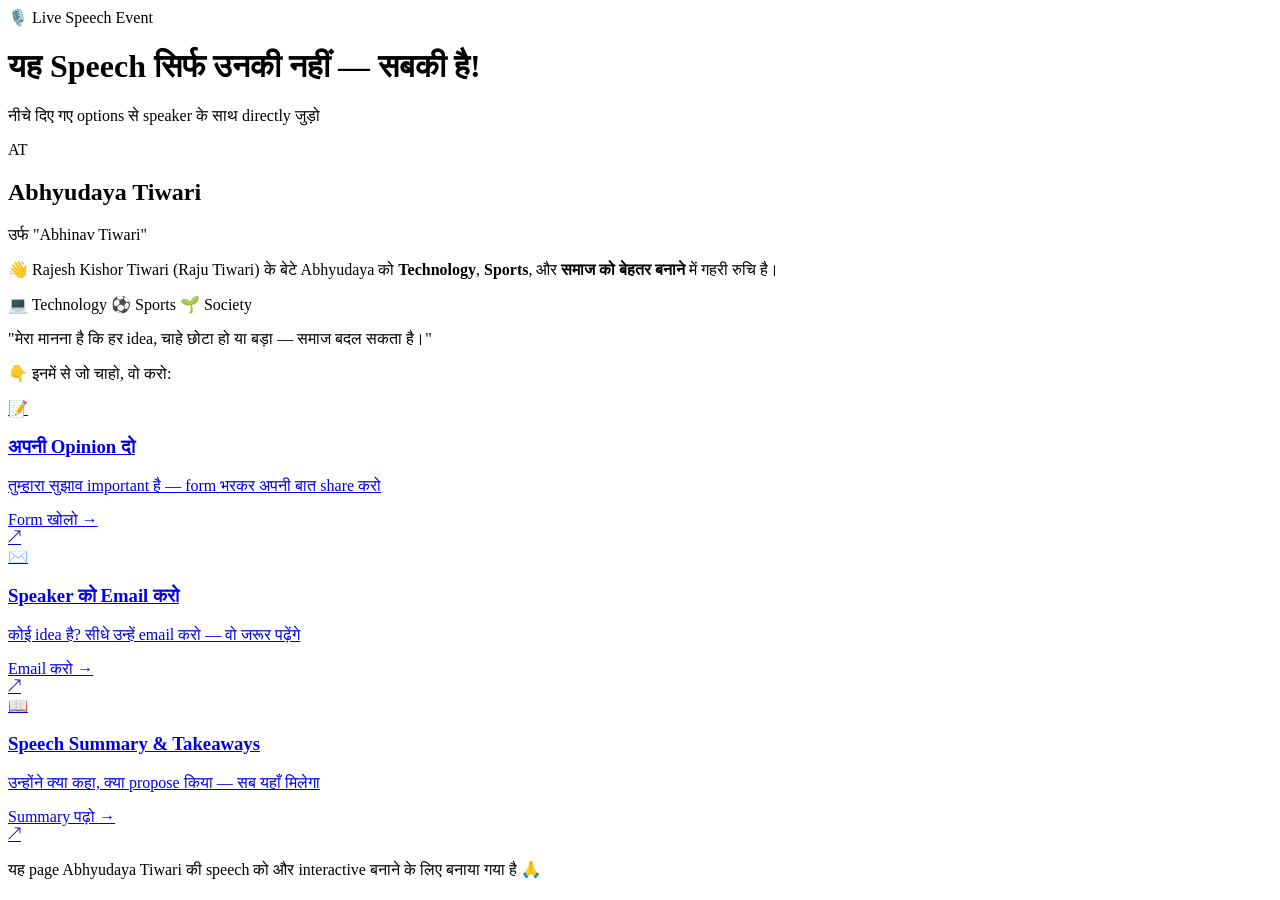
==== index.html @ c26bf46e "Add files via upload" ====
<!DOCTYPE html>
<html lang="hi">
<head>
  <meta charset="UTF-8" />
  <meta name="viewport" content="width=device-width, initial-scale=1.0" />
  <title>Abhyudaya Tiwari — Speaker Page</title>
  <link rel="preconnect" href="https://fonts.googleapis.com" />
  <link rel="preconnect" href="https://fonts.gstatic.com" crossorigin />
  <link href="https://fonts.googleapis.com/css2?family=Noto+Sans+Devanagari:wght@400;500;600;700&family=Inter:wght@400;500;600;700&display=swap" rel="stylesheet" />
  <link rel="stylesheet" href="css/style.css" />
</head>
<body>

  <!-- ===== HEADER ===== -->
  <header class="site-header">
    <div class="header-inner">
      <div class="header-badge">🎙️ Live Speech Event</div>
      <h1 class="header-title">यह Speech सिर्फ उनकी नहीं — <span class="highlight">सबकी है!</span></h1>
      <p class="header-sub">नीचे दिए गए options से speaker के साथ directly जुड़ो</p>
    </div>
  </header>

  <!-- ===== MAIN CONTENT ===== -->
  <main class="main-container">

    <!-- LEFT: Speaker Card -->
    <aside class="speaker-card">
      <div class="speaker-image-wrap">
        <!-- Placeholder avatar using initials if image not available -->
        <div class="speaker-avatar" id="speakerAvatar">
          <span>AT</span>
        </div>
        <!-- Uncomment below when actual image is available -->
        <!-- <img src="images/speaker.jpg" alt="Abhyudaya Tiwari" class="speaker-img" id="speakerImg" /> -->
      </div>

      <div class="speaker-info">
        <h2 class="speaker-name">Abhyudaya Tiwari</h2>
        <p class="speaker-aka">उर्फ "Abhinav Tiwari"</p>

        <div class="speaker-divider"></div>

        <p class="speaker-intro">
          👋 Rajesh Kishor Tiwari (Raju Tiwari) के बेटे Abhyudaya को <strong>Technology</strong>, <strong>Sports</strong>, और <strong>समाज को बेहतर बनाने</strong> में गहरी रुचि है।
        </p>

        <div class="speaker-tags">
          <span class="tag tag-tech">💻 Technology</span>
          <span class="tag tag-sports">⚽ Sports</span>
          <span class="tag tag-society">🌱 Society</span>
        </div>

        <div class="speaker-divider"></div>

        <p class="speaker-quote">
          "मेरा मानना है कि हर idea, चाहे छोटा हो या बड़ा — समाज बदल सकता है।"
        </p>
      </div>
    </aside>

    <!-- RIGHT: Action Cards -->
    <section class="actions-section">

      <p class="actions-heading">👇 इनमें से जो चाहो, वो करो:</p>

      <!-- Action 1: Google Form -->
      <a href="https://forms.gle/YOUR_FORM_LINK_HERE" target="_blank" class="action-card action-form">
        <div class="action-icon">📝</div>
        <div class="action-content">
          <h3 class="action-title">अपनी Opinion दो</h3>
          <p class="action-desc">तुम्हारा सुझाव important है — form भरकर अपनी बात share करो</p>
          <span class="action-cta">Form खोलो →</span>
        </div>
        <div class="action-arrow">↗</div>
      </a>

      <!-- Action 2: Email -->
      <a href="mailto:abhyudaya.tiwari@email.com?subject=Idea%20%2F%20Message%20for%20Speaker&body=Namaste%20Abhyudaya%20ji%2C%0A%0AMain%20aapko%20yeh%20idea%20share%20karna%20chahta%20hoon%3A%0A" class="action-card action-email">
        <div class="action-icon">✉️</div>
        <div class="action-content">
          <h3 class="action-title">Speaker को Email करो</h3>
          <p class="action-desc">कोई idea है? सीधे उन्हें email करो — वो जरूर पढ़ेंगे</p>
          <span class="action-cta">Email करो →</span>
        </div>
        <div class="action-arrow">↗</div>
      </a>

      <!-- Action 3: Speech Summary -->
      <a href="summary.html" class="action-card action-summary">
        <div class="action-icon">📖</div>
        <div class="action-content">
          <h3 class="action-title">Speech Summary & Takeaways</h3>
          <p class="action-desc">उन्होंने क्या कहा, क्या propose किया — सब यहाँ मिलेगा</p>
          <span class="action-cta">Summary पढ़ो →</span>
        </div>
        <div class="action-arrow">↗</div>
      </a>

    </section>

  </main>

  <!-- ===== FOOTER ===== -->
  <footer class="site-footer">
    <p>यह page Abhyudaya Tiwari की speech को और interactive बनाने के लिए बनाया गया है 🙏</p>
  </footer>

  <script src="js/script.js"></script>
</body>
</html>
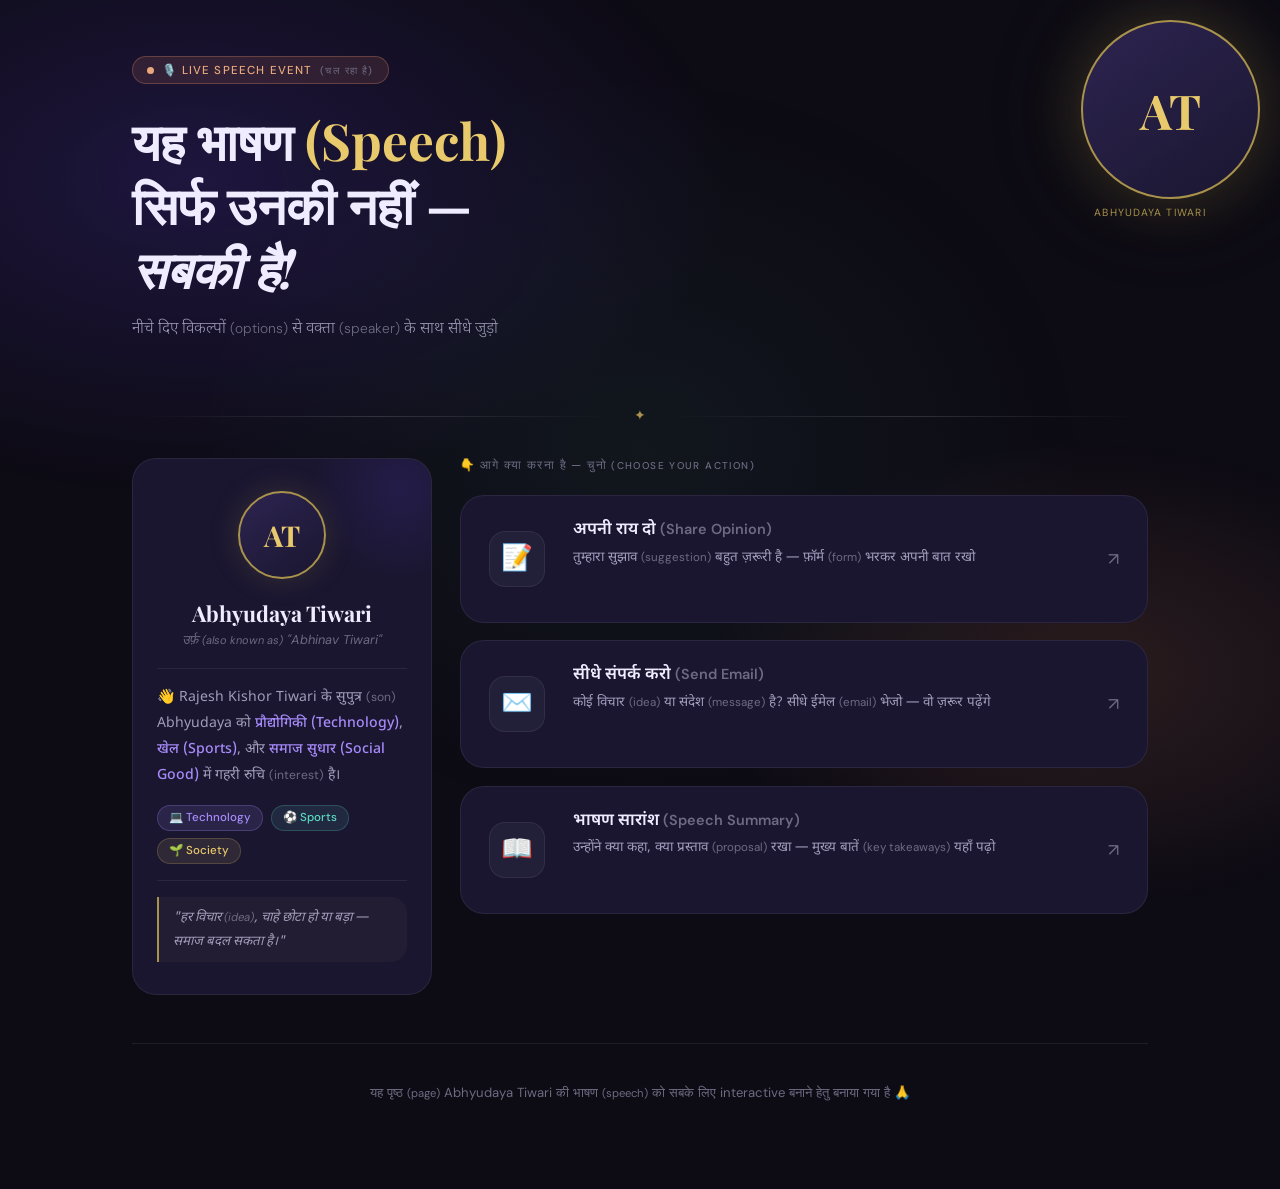
==== commit aa40f425: "Update index.html" ====
--- a/index.html
+++ b/index.html
@@ -3,108 +3,256 @@
 <head>
   <meta charset="UTF-8" />
   <meta name="viewport" content="width=device-width, initial-scale=1.0" />
-  <title>Abhyudaya Tiwari — Speaker Page</title>
+  <title>Abhyudaya Tiwari — Speaker</title>
   <link rel="preconnect" href="https://fonts.googleapis.com" />
   <link rel="preconnect" href="https://fonts.gstatic.com" crossorigin />
-  <link href="https://fonts.googleapis.com/css2?family=Noto+Sans+Devanagari:wght@400;500;600;700&family=Inter:wght@400;500;600;700&display=swap" rel="stylesheet" />
-  <link rel="stylesheet" href="css/style.css" />
+  <link href="https://fonts.googleapis.com/css2?family=Noto+Sans+Devanagari:wght@300;400;500;600;700&family=Playfair+Display:ital,wght@0,700;1,600&family=DM+Sans:wght@300;400;500;600&display=swap" rel="stylesheet" />
+  <style>
+    *, *::before, *::after { box-sizing: border-box; margin: 0; padding: 0; }
+    :root {
+      --ink: #0d0b14; --deep: #13101f; --card-bg: #1a1630; --card-alt: #1f1b35;
+      --border: rgba(255,255,255,0.07); --border-hi: rgba(255,255,255,0.14);
+      --gold: #e8c96b; --gold-dim: #a8924c;
+      --rose: #e87c8d; --teal: #5dd9c4; --violet: #a78bfa;
+      --text-1: #f0ecff; --text-2: #a09cba; --text-3: #6d6a82;
+      --r-lg: 16px; --r-xl: 24px;
+    }
+    html { font-size: 16px; scroll-behavior: smooth; }
+    body {
+      font-family: 'Noto Sans Devanagari', 'DM Sans', sans-serif;
+      background-color: var(--ink); color: var(--text-1);
+      min-height: 100vh; overflow-x: hidden;
+    }
+    body::before {
+      content: ''; position: fixed; inset: 0;
+      background:
+        radial-gradient(ellipse 60% 50% at 15% 20%, rgba(92,63,214,0.22) 0%, transparent 70%),
+        radial-gradient(ellipse 45% 40% at 85% 75%, rgba(232,140,100,0.14) 0%, transparent 65%),
+        radial-gradient(ellipse 50% 60% at 50% 50%, rgba(93,217,196,0.06) 0%, transparent 70%);
+      pointer-events: none; z-index: 0;
+    }
+    .speaker-corner {
+      position: fixed; top: 0; right: 0;
+      width: clamp(140px, 20vw, 240px); z-index: 10; pointer-events: none;
+      animation: fade-up 0.6s ease both 0.3s;
+    }
+    .speaker-corner-monogram {
+      width: clamp(90px, 14vw, 180px); height: clamp(90px, 14vw, 180px);
+      border-radius: 50%;
+      background: linear-gradient(145deg, #2d2450 0%, #1a1630 100%);
+      border: 2px solid var(--gold-dim);
+      display: flex; align-items: center; justify-content: center;
+      margin: 1.25rem 1.25rem 0 auto;
+      font-family: 'Playfair Display', serif;
+      font-size: clamp(1.8rem, 4vw, 3rem); font-weight: 700; color: var(--gold);
+      box-shadow: 0 0 60px rgba(168,146,76,0.25), 0 0 120px rgba(168,146,76,0.1);
+      animation: pulse-glow 4s ease-in-out infinite;
+    }
+    @keyframes pulse-glow {
+      0%,100% { box-shadow: 0 0 60px rgba(168,146,76,0.25), 0 0 120px rgba(168,146,76,0.1); }
+      50%      { box-shadow: 0 0 80px rgba(168,146,76,0.4),  0 0 160px rgba(168,146,76,0.18); }
+    }
+    .speaker-corner-name {
+      text-align: center; font-size: 0.65rem; font-family: 'DM Sans', sans-serif;
+      letter-spacing: 0.12em; text-transform: uppercase; color: var(--gold-dim);
+      margin-top: 0.4rem; margin-right: 1.25rem;
+    }
+    .page-wrapper { position: relative; z-index: 1; max-width: 1080px; margin: 0 auto; padding: 0 2rem 4rem; }
+    .site-header { padding: 3.5rem 0 2rem; padding-right: clamp(150px, 22vw, 270px); }
+    .live-pill {
+      display: inline-flex; align-items: center; gap: 0.5rem;
+      background: rgba(232,140,100,0.12); border: 1px solid rgba(232,140,100,0.3); color: #e8a87c;
+      font-size: 0.72rem; font-family: 'DM Sans', sans-serif; font-weight: 500;
+      letter-spacing: 0.1em; text-transform: uppercase;
+      padding: 0.35rem 0.9rem; border-radius: 999px; margin-bottom: 1.5rem;
+    }
+    .live-dot { width: 7px; height: 7px; background: #e8a87c; border-radius: 50%; animation: blink 1.4s ease-in-out infinite; }
+    @keyframes blink { 0%,100%{opacity:1} 50%{opacity:0.2} }
+    .header-title {
+      font-family: 'Playfair Display', serif; font-size: clamp(2rem, 5vw, 3.2rem);
+      font-weight: 700; line-height: 1.25; color: var(--text-1); margin-bottom: 1rem;
+    }
+    .header-title .gold { color: var(--gold); }
+    .header-sub { font-size: 1rem; color: var(--text-2); font-weight: 300; max-width: 480px; line-height: 1.7; }
+    .en { font-family: 'DM Sans', sans-serif; font-size: 0.86em; color: var(--text-3); }
+    .fancy-divider { display: flex; align-items: center; gap: 1rem; margin: 2rem 0; }
+    .fancy-divider::before,.fancy-divider::after { content:''; flex:1; height:1px; background: linear-gradient(90deg,transparent,var(--border-hi),transparent); }
+    .fancy-divider-icon { color: var(--gold-dim); font-size: 0.9rem; }
+    .main-grid { display: grid; grid-template-columns: 300px 1fr; gap: 1.75rem; align-items: start; }
+    .speaker-card {
+      background: var(--card-bg); border: 1px solid var(--border); border-radius: var(--r-xl);
+      padding: 2rem 1.5rem; position: sticky; top: 1.5rem; overflow: hidden;
+      animation: fade-up 0.55s ease both 0.1s;
+    }
+    .speaker-card::after {
+      content:''; position:absolute; top:-60px; right:-60px; width:180px; height:180px;
+      background:radial-gradient(circle,rgba(92,63,214,0.15) 0%,transparent 70%); pointer-events:none;
+    }
+    .speaker-avatar {
+      width: 88px; height: 88px; border-radius: 50%;
+      background: linear-gradient(145deg,#2d2450,#1a1630); border: 2px solid var(--gold-dim);
+      display: flex; align-items: center; justify-content: center;
+      font-family: 'Playfair Display', serif; font-size: 1.8rem; font-weight: 700; color: var(--gold);
+      margin: 0 auto 1.25rem; box-shadow: 0 0 30px rgba(168,146,76,0.2);
+    }
+    .speaker-img { width:88px; height:88px; border-radius:50%; object-fit:cover; border:2px solid var(--gold-dim); display:block; margin:0 auto 1.25rem; }
+    .speaker-name { font-family:'Playfair Display',serif; font-size:1.35rem; font-weight:700; color:var(--text-1); text-align:center; margin-bottom:0.2rem; }
+    .speaker-aka { text-align:center; font-size:0.8rem; color:var(--text-3); font-style:italic; font-family:'DM Sans',sans-serif; margin-bottom:1.25rem; }
+    .card-divider { height:1px; background:var(--border); margin:1rem 0; }
+    .speaker-intro { font-size:0.88rem; color:var(--text-2); line-height:1.85; }
+    .speaker-intro strong { color:var(--violet); font-weight:500; }
+    .tag-row { display:flex; flex-wrap:wrap; gap:0.45rem; margin:1rem 0; }
+    .tag { font-size:0.72rem; font-family:'DM Sans',sans-serif; font-weight:500; padding:0.28rem 0.7rem; border-radius:999px; border:1px solid transparent; }
+    .tag-tech    { background:rgba(167,139,250,0.12); color:var(--violet); border-color:rgba(167,139,250,0.25); }
+    .tag-sports  { background:rgba(93,217,196,0.1);  color:var(--teal);   border-color:rgba(93,217,196,0.22); }
+    .tag-society { background:rgba(232,201,107,0.1); color:var(--gold);   border-color:rgba(232,201,107,0.2); }
+    .speaker-quote { font-size:0.83rem; color:var(--text-2); font-style:italic; line-height:1.75; border-left:2px solid var(--gold-dim); padding:0.6rem 0.9rem; background:rgba(232,201,107,0.04); border-radius:0 var(--r-lg) var(--r-lg) 0; }
+    .actions-col { display:flex; flex-direction:column; gap:1.1rem; }
+    .actions-label { font-size:0.72rem; font-family:'DM Sans',sans-serif; font-weight:500; letter-spacing:0.12em; text-transform:uppercase; color:var(--text-3); margin-bottom:0.25rem; }
+    .action-card {
+      display:grid; grid-template-columns:64px 1fr auto; align-items:center; gap:1.25rem;
+      background:var(--card-bg); border:1px solid var(--border); border-radius:var(--r-xl);
+      padding:1.5rem 1.75rem; text-decoration:none; color:inherit;
+      position:relative; overflow:hidden;
+      transition: transform 0.25s ease, border-color 0.25s ease, background 0.25s ease;
+    }
+    .action-card::before { content:''; position:absolute; inset:0; opacity:0; transition:opacity 0.3s ease; border-radius:var(--r-xl); }
+    .action-card::after { content:''; position:absolute; left:0; top:20%; bottom:20%; width:3px; border-radius:0 4px 4px 0; opacity:0; transition:opacity 0.25s ease, top 0.25s ease, bottom 0.25s ease; }
+    .action-card:hover { transform:translateY(-3px); background:var(--card-alt); }
+    .action-card:hover::before { opacity:1; }
+    .action-card:hover::after { opacity:1; top:15%; bottom:15%; }
+    .ac-form  { --accent:#5dd9c4; }
+    .ac-email { --accent:#a78bfa; }
+    .ac-sum   { --accent:#e8c96b; }
+    .ac-form::before  { background:radial-gradient(ellipse at 0% 50%,rgba(93,217,196,0.08) 0%,transparent 60%); }
+    .ac-email::before { background:radial-gradient(ellipse at 0% 50%,rgba(167,139,250,0.08) 0%,transparent 60%); }
+    .ac-sum::before   { background:radial-gradient(ellipse at 0% 50%,rgba(232,201,107,0.08) 0%,transparent 60%); }
+    .ac-form::after  { background:var(--teal); }
+    .ac-email::after { background:var(--violet); }
+    .ac-sum::after   { background:var(--gold); }
+    .action-card:hover { border-color:var(--accent); }
+    .action-icon-box {
+      width:56px; height:56px; border-radius:var(--r-lg);
+      background:rgba(255,255,255,0.04); border:1px solid var(--border);
+      display:flex; align-items:center; justify-content:center; font-size:1.6rem;
+      transition: background 0.25s, border-color 0.25s, transform 0.25s; flex-shrink:0;
+    }
+    .ac-form:hover  .action-icon-box { background:rgba(93,217,196,0.1);  border-color:var(--teal);   transform:scale(1.06); }
+    .ac-email:hover .action-icon-box { background:rgba(167,139,250,0.1); border-color:var(--violet); transform:scale(1.06); }
+    .ac-sum:hover   .action-icon-box { background:rgba(232,201,107,0.1); border-color:var(--gold);   transform:scale(1.06); }
+    .action-title { font-size:1.05rem; font-weight:600; color:var(--text-1); margin-bottom:0.3rem; line-height:1.3; }
+    .action-desc { font-size:0.84rem; color:var(--text-2); line-height:1.65; margin-bottom:0.5rem; }
+    .action-cta { font-size:0.75rem; font-family:'DM Sans',sans-serif; font-weight:600; letter-spacing:0.04em; color:var(--accent); text-transform:uppercase; opacity:0; transform:translateX(-4px); transition:opacity 0.25s, transform 0.25s; display:inline-block; }
+    .action-card:hover .action-cta { opacity:1; transform:translateX(0); }
+    .action-chevron { font-size:1.1rem; color:var(--text-3); transition:color 0.25s, transform 0.25s; font-family:'DM Sans',sans-serif; flex-shrink:0; }
+    .action-card:hover .action-chevron { color:var(--accent); transform:translate(3px,-3px); }
+    .site-footer { text-align:center; padding:2.5rem 0 1.5rem; color:var(--text-3); font-size:0.82rem; font-family:'DM Sans',sans-serif; border-top:1px solid var(--border); margin-top:3rem; }
+    @keyframes fade-up { from{opacity:0;transform:translateY(22px)} to{opacity:1;transform:translateY(0)} }
+    .live-pill    { animation: fade-up 0.45s ease both 0.05s; }
+    .header-title { animation: fade-up 0.55s ease both 0.1s; }
+    .header-sub   { animation: fade-up 0.55s ease both 0.18s; }
+    .action-card:nth-child(2) { animation: fade-up 0.55s ease both 0.15s; }
+    .action-card:nth-child(3) { animation: fade-up 0.55s ease both 0.25s; }
+    .action-card:nth-child(4) { animation: fade-up 0.55s ease both 0.35s; }
+    @media(max-width:760px){
+      .speaker-corner{display:none} .site-header{padding-right:0;padding-top:2.5rem}
+      .page-wrapper{padding:0 1.25rem 3rem} .main-grid{grid-template-columns:1fr}
+      .speaker-card{position:static} .action-card{grid-template-columns:52px 1fr auto;padding:1.25rem;gap:1rem}
+      .action-icon-box{width:48px;height:48px;font-size:1.3rem} .action-title{font-size:0.95rem}
+    }
+  </style>
 </head>
 <body>
 
-  <!-- ===== HEADER ===== -->
-  <header class="site-header">
-    <div class="header-inner">
-      <div class="header-badge">🎙️ Live Speech Event</div>
-      <h1 class="header-title">यह Speech सिर्फ उनकी नहीं — <span class="highlight">सबकी है!</span></h1>
-      <p class="header-sub">नीचे दिए गए options से speaker के साथ directly जुड़ो</p>
-    </div>
-  </header>
-
-  <!-- ===== MAIN CONTENT ===== -->
-  <main class="main-container">
-
-    <!-- LEFT: Speaker Card -->
-    <aside class="speaker-card">
-      <div class="speaker-image-wrap">
-        <!-- Placeholder avatar using initials if image not available -->
-        <div class="speaker-avatar" id="speakerAvatar">
-          <span>AT</span>
-        </div>
-        <!-- Uncomment below when actual image is available -->
-        <!-- <img src="images/speaker.jpg" alt="Abhyudaya Tiwari" class="speaker-img" id="speakerImg" /> -->
+  <div class="speaker-corner">
+    <div class="speaker-corner-monogram">AT</div>
+    <p class="speaker-corner-name">Abhyudaya Tiwari</p>
+  </div>
+
+  <div class="page-wrapper">
+
+    <header class="site-header">
+      <div class="live-pill">
+        <span class="live-dot"></span>
+        🎙️ Live Speech Event <span class="en">(चल रहा है)</span>
       </div>
-
-      <div class="speaker-info">
+      <h1 class="header-title">
+        यह भाषण <span class="gold">(Speech)</span><br>
+        सिर्फ उनकी नहीं —<br>
+        <em>सबकी है!</em>
+      </h1>
+      <p class="header-sub">
+        नीचे दिए विकल्पों <span class="en">(options)</span> से वक्ता <span class="en">(speaker)</span> के साथ सीधे जुड़ो
+      </p>
+    </header>
+
+    <div class="fancy-divider"><span class="fancy-divider-icon">✦</span></div>
+
+    <div class="main-grid">
+
+      <aside class="speaker-card">
+        <div class="speaker-avatar">AT</div>
         <h2 class="speaker-name">Abhyudaya Tiwari</h2>
-        <p class="speaker-aka">उर्फ "Abhinav Tiwari"</p>
-
-        <div class="speaker-divider"></div>
-
+        <p class="speaker-aka">उर्फ़ <span class="en">(also known as)</span> "Abhinav Tiwari"</p>
+        <div class="card-divider"></div>
         <p class="speaker-intro">
-          👋 Rajesh Kishor Tiwari (Raju Tiwari) के बेटे Abhyudaya को <strong>Technology</strong>, <strong>Sports</strong>, और <strong>समाज को बेहतर बनाने</strong> में गहरी रुचि है।
+          👋 Rajesh Kishor Tiwari के सुपुत्र <span class="en">(son)</span> Abhyudaya को
+          <strong>प्रौद्योगिकी (Technology)</strong>,
+          <strong>खेल (Sports)</strong>, और
+          <strong>समाज सुधार (Social Good)</strong>
+          में गहरी रुचि <span class="en">(interest)</span> है।
         </p>
-
-        <div class="speaker-tags">
+        <div class="tag-row">
           <span class="tag tag-tech">💻 Technology</span>
           <span class="tag tag-sports">⚽ Sports</span>
           <span class="tag tag-society">🌱 Society</span>
         </div>
-
-        <div class="speaker-divider"></div>
-
+        <div class="card-divider"></div>
         <p class="speaker-quote">
-          "मेरा मानना है कि हर idea, चाहे छोटा हो या बड़ा — समाज बदल सकता है।"
+          "हर विचार <span class="en">(idea)</span>, चाहे छोटा हो या बड़ा — समाज बदल सकता है।"
         </p>
-      </div>
-    </aside>
-
-    <!-- RIGHT: Action Cards -->
-    <section class="actions-section">
-
-      <p class="actions-heading">👇 इनमें से जो चाहो, वो करो:</p>
-
-      <!-- Action 1: Google Form -->
-      <a href="https://forms.gle/YOUR_FORM_LINK_HERE" target="_blank" class="action-card action-form">
-        <div class="action-icon">📝</div>
-        <div class="action-content">
-          <h3 class="action-title">अपनी Opinion दो</h3>
-          <p class="action-desc">तुम्हारा सुझाव important है — form भरकर अपनी बात share करो</p>
-          <span class="action-cta">Form खोलो →</span>
-        </div>
-        <div class="action-arrow">↗</div>
-      </a>
-
-      <!-- Action 2: Email -->
-      <a href="mailto:abhyudaya.tiwari@email.com?subject=Idea%20%2F%20Message%20for%20Speaker&body=Namaste%20Abhyudaya%20ji%2C%0A%0AMain%20aapko%20yeh%20idea%20share%20karna%20chahta%20hoon%3A%0A" class="action-card action-email">
-        <div class="action-icon">✉️</div>
-        <div class="action-content">
-          <h3 class="action-title">Speaker को Email करो</h3>
-          <p class="action-desc">कोई idea है? सीधे उन्हें email करो — वो जरूर पढ़ेंगे</p>
-          <span class="action-cta">Email करो →</span>
-        </div>
-        <div class="action-arrow">↗</div>
-      </a>
-
-      <!-- Action 3: Speech Summary -->
-      <a href="summary.html" class="action-card action-summary">
-        <div class="action-icon">📖</div>
-        <div class="action-content">
-          <h3 class="action-title">Speech Summary & Takeaways</h3>
-          <p class="action-desc">उन्होंने क्या कहा, क्या propose किया — सब यहाँ मिलेगा</p>
-          <span class="action-cta">Summary पढ़ो →</span>
-        </div>
-        <div class="action-arrow">↗</div>
-      </a>
-
-    </section>
-
-  </main>
-
-  <!-- ===== FOOTER ===== -->
-  <footer class="site-footer">
-    <p>यह page Abhyudaya Tiwari की speech को और interactive बनाने के लिए बनाया गया है 🙏</p>
-  </footer>
-
-  <script src="js/script.js"></script>
+      </aside>
+
+      <section class="actions-col">
+        <p class="actions-label">👇 आगे क्या करना है — चुनो <span class="en">(Choose your action)</span></p>
+
+        <a href="https://forms.gle/YOUR_FORM_LINK_HERE" target="_blank" class="action-card ac-form">
+          <div class="action-icon-box">📝</div>
+          <div>
+            <h3 class="action-title">अपनी राय दो <span class="en">(Share Opinion)</span></h3>
+            <p class="action-desc">तुम्हारा सुझाव <span class="en">(suggestion)</span> बहुत ज़रूरी है — फ़ॉर्म <span class="en">(form)</span> भरकर अपनी बात रखो</p>
+            <span class="action-cta">Form खोलो →</span>
+          </div>
+          <span class="action-chevron">↗</span>
+        </a>
+
+        <a href="mailto:abhyudaya.tiwari@email.com?subject=Idea%20for%20Speaker&body=Namaste%20Abhyudaya%20ji%2C%0A%0AMain%20aapko%20yeh%20idea%20share%20karna%20chahta%20hoon%3A%0A" class="action-card ac-email">
+          <div class="action-icon-box">✉️</div>
+          <div>
+            <h3 class="action-title">सीधे संपर्क करो <span class="en">(Send Email)</span></h3>
+            <p class="action-desc">कोई विचार <span class="en">(idea)</span> या संदेश <span class="en">(message)</span> है? सीधे ईमेल <span class="en">(email)</span> भेजो — वो ज़रूर पढ़ेंगे</p>
+            <span class="action-cta">Email करो →</span>
+          </div>
+          <span class="action-chevron">↗</span>
+        </a>
+
+        <a href="summary.html" class="action-card ac-sum">
+          <div class="action-icon-box">📖</div>
+          <div>
+            <h3 class="action-title">भाषण सारांश <span class="en">(Speech Summary)</span></h3>
+            <p class="action-desc">उन्होंने क्या कहा, क्या प्रस्ताव <span class="en">(proposal)</span> रखा — मुख्य बातें <span class="en">(key takeaways)</span> यहाँ पढ़ो</p>
+            <span class="action-cta">Summary पढ़ो →</span>
+          </div>
+          <span class="action-chevron">↗</span>
+        </a>
+      </section>
+
+    </div>
+
+    <footer class="site-footer">
+      यह पृष्ठ <span class="en">(page)</span> Abhyudaya Tiwari की भाषण <span class="en">(speech)</span> को सबके लिए interactive बनाने हेतु बनाया गया है 🙏
+    </footer>
+
+  </div>
 </body>
 </html>
